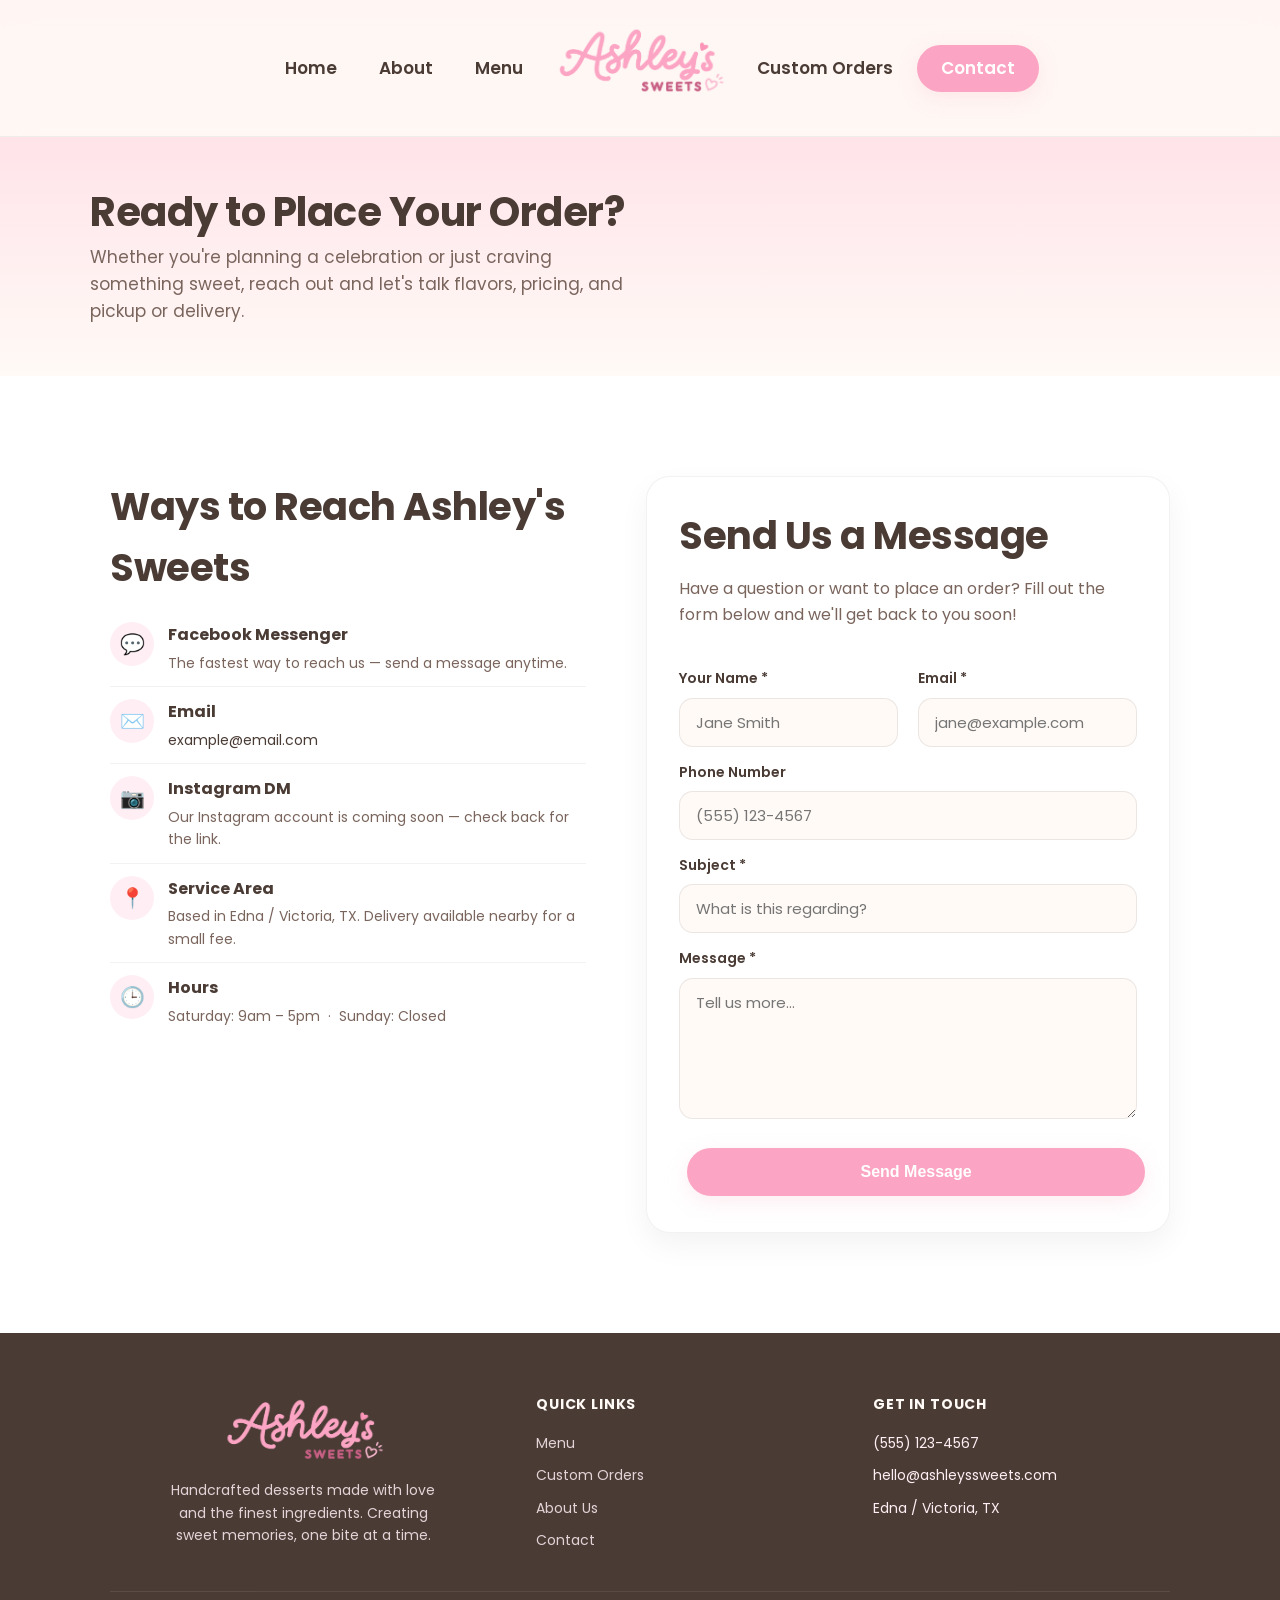
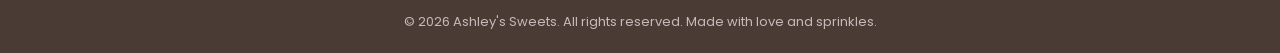
==== contact.html @ ec1ab7b2 "Add files via upload" ====
<!DOCTYPE html>
<html lang="en">
<head>
  <meta charset="UTF-8">
  <meta name="viewport" content="width=device-width, initial-scale=1.0">
  <title>Contact — Ashley’s Sweets</title>
  <link rel="icon" type="image/png" href="images/favicon.png">

  <meta property="og:title" content="Contact — Ashley's Sweets">
  <meta property="og:description" content="Get in touch with Ashley's Sweets for orders, questions, or custom requests in Edna & Victoria, Texas.">
  <meta property="og:image" content="images/socialshare.jpg">
  <meta property="og:url" content="https://ashleyssweets.com/contact.html">
  <meta property="og:type" content="website">

  <meta name="twitter:card" content="summary_large_image">
  <meta name="twitter:title" content="Contact — Ashley's Sweets">
  <meta name="twitter:description" content="Get in touch with Ashley's Sweets for orders, questions, or custom requests in Edna & Victoria, Texas.">
  <meta name="twitter:image" content="images/socialshare.jpg">

  <link rel="stylesheet" href="css/style.css">
</head>

<body>

  <!-- nav -->
  <header class="nav" id="siteNav">
    <div class="nav-inner">

      <nav class="nav-links nav-links--left">
        <a href="index.html#home">Home</a>
        <a href="index.html#about">About</a>
        <a href="menu.html">Menu</a>
      </nav>

      <div class="logo">
        <a href="index.html"><img src="images/logo.png" alt="Ashley's Sweets"></a>
      </div>

      <nav class="nav-links nav-links--right">
        <a href="custom-orders.html">Custom Orders</a>
        <a href="contact.html" class="nav-cta">Contact</a>
      </nav>

      <button class="nav-toggle" id="navToggle" aria-label="Toggle navigation menu" aria-expanded="false">
        <span></span>
        <span></span>
        <span></span>
      </button>

      <nav class="nav-links-mobile" id="navLinksMobile">
        <a href="index.html#home">Home</a>
        <a href="index.html#about">About</a>
        <a href="menu.html">Menu</a>
        <a href="custom-orders.html">Custom Orders</a>
        <a href="contact.html" class="nav-cta">Contact</a>
      </nav>

    </div>
  </header>


  <!-- page hero (small) -->
  <section class="page-hero page-hero--small">
    <div class="section-inner">
      <h1 class="page-title">Ready to Place Your Order?</h1>
      <p class="page-subtitle">
        Whether you're planning a celebration or just craving something sweet, reach out and let's talk flavors, pricing, and pickup or delivery.
      </p>
    </div>
  </section>


  <!-- contact info + form -->
  <section class="contact-info-section">
    <div class="section-inner">

      <div class="contact-split">

        <div class="contact-split-info">

          <h2>Ways to Reach Ashley's Sweets</h2>

          <div class="contact-method">
            <div class="contact-icon">💬</div>
            <div>
              <h3>Facebook Messenger</h3>
              <p>The fastest way to reach us — send a message anytime.</p>
            </div>
          </div>

          <div class="contact-method">
            <div class="contact-icon">✉️</div>
            <div>
              <h3>Email</h3>
              <p><a href="mailto:example@email.com">example@email.com</a></p>
            </div>
          </div>

          <div class="contact-method">
            <div class="contact-icon">📷</div>
            <div>
              <h3>Instagram DM</h3>
              <p>Our Instagram account is coming soon — check back for the link.</p>
            </div>
          </div>

          <div class="contact-method">
            <div class="contact-icon">📍</div>
            <div>
              <h3>Service Area</h3>
              <p>Based in Edna / Victoria, TX. Delivery available nearby for a small fee.</p>
            </div>
          </div>

          <div class="contact-method">
            <div class="contact-icon">🕒</div>
            <div>
              <h3>Hours</h3>
              <p>Saturday: 9am – 5pm &nbsp;·&nbsp; Sunday: Closed</p>
            </div>
          </div>

        </div>

        <div class="contact-split-form">

          <div class="site-form">
            <h2>Send Us a Message</h2>
            <p class="section-sub">Have a question or want to place an order? Fill out the form below and we'll get back to you soon!</p>

            <form>

              <div class="form-grid">
                <div class="form-row">
                  <label for="c-name">Your Name *</label>
                  <input type="text" id="c-name" name="name" placeholder="Jane Smith" required>
                </div>

                <div class="form-row">
                  <label for="c-email">Email *</label>
                  <input type="email" id="c-email" name="email" placeholder="jane@example.com" required>
                </div>
              </div>

              <div class="form-row">
                <label for="c-phone">Phone Number</label>
                <input type="tel" id="c-phone" name="phone" placeholder="(555) 123-4567">
              </div>

              <div class="form-row">
                <label for="c-subject">Subject *</label>
                <input type="text" id="c-subject" name="subject" placeholder="What is this regarding?" required>
              </div>

              <div class="form-row">
                <label for="c-message">Message *</label>
                <textarea id="c-message" name="message" rows="5" placeholder="Tell us more..." required></textarea>
              </div>

              <button type="submit" class="btn form-submit">Send Message</button>

            </form>
          </div>

        </div>

      </div>

    </div>
  </section>


  <!-- footer -->
  <footer class="footer">
  <div class="footer-inner">
    <div class="footer-grid">

      <div class="footer-brand">
        <a href="index.html" class="logo">
          <img src="images/logo.png" alt="Ashley's Sweets">
        </a>
        <p>Handcrafted desserts made with love and the finest ingredients. Creating sweet memories, one bite at a time.</p>
      </div>

      <div class="footer-links-col">
        <h4>Quick Links</h4>
        <ul class="footer-links">
          <li><a href="menu.html">Menu</a></li>
          <li><a href="custom-orders.html">Custom Orders</a></li>
          <li><a href="index.html#about">About Us</a></li>
          <li><a href="contact.html">Contact</a></li>
        </ul>
      </div>

      <div class="footer-links-col">
        <h4>Get in Touch</h4>
        <ul class="footer-links">
          <li>(555) 123-4567</li>
          <li>hello@ashleyssweets.com</li>
          <li>Edna / Victoria, TX</li>
        </ul>
      </div>

    </div>

    <div class="footer-bottom">
      © 2026 Ashley's Sweets. All rights reserved. Made with love and sprinkles.
    </div>
  </div>
</footer>

  <script>
    const nav = document.getElementById('siteNav');
    function updateNav() {
      if (window.scrollY > 60) {
        nav.classList.add('nav--scrolled');
      } else {
        nav.classList.remove('nav--scrolled');
      }
    }
    window.addEventListener('scroll', updateNav);
    updateNav();

    const navToggle = document.getElementById('navToggle');
    const navLinksMobile = document.getElementById('navLinksMobile');
    navToggle.addEventListener('click', () => {
      const isOpen = nav.classList.toggle('nav-open');
      navToggle.classList.toggle('is-open', isOpen);
      navToggle.setAttribute('aria-expanded', isOpen);
    });
    navLinksMobile.querySelectorAll('a').forEach(link => {
      link.addEventListener('click', () => {
        nav.classList.remove('nav-open');
        navToggle.classList.remove('is-open');
        navToggle.setAttribute('aria-expanded', 'false');
      });
    });
  </script>

</body>
</html>
---- css/style.css ----
/* -------------------- ashleys sweets site - main stylesheet -------------------- */


/* ----------------------- fonts ----------------------- */
@import url('https://fonts.googleapis.com/css2?family=Poppins:wght@400;500;600;700&display=swap');


/* -------------------------- colors - dont touch unless u have to lol -------------------------- */

:root {
  /* pastel milky pinks, softer than before */
  --cream: #fffaf6;
  --blush: #ffeef3;
  --pastel-pink: #ffd6e2;
  --rose: #fca4c3;
  --rose-deep: #e893ab;

  --cocoa: #4a3b35;
  --soft-cocoa: #7a655d;
  --white: #ffffff;

  --shadow: 0 12px 30px rgba(0, 0, 0, 0.05);
  --shadow-soft: 0 6px 20px rgba(246, 184, 201, 0.25);
  --soft-border: 1px solid rgba(0,0,0,0.05);

  --nav-height: 110px;
  --nav-height-scrolled: 68px;
}


/* ----------------------------- reset stuff ----------------------------- */

* {
  margin: 0;
  padding: 0;
  box-sizing: border-box;
}

html {
  scroll-behavior: smooth;
}

body {
  background: var(--cream);
  color: var(--cocoa);
  font-family: "Poppins", -apple-system, BlinkMacSystemFont, "Segoe UI", Roboto, "Helvetica Neue", Arial, sans-serif;
  line-height: 1.6;
  -webkit-font-smoothing: antialiased;
}


/* -------------------------------- text/fonts styling -------------------------------- */

h1, h2 {
  font-family: "Poppins", -apple-system, BlinkMacSystemFont, "Segoe UI", Roboto, "Helvetica Neue", Arial, sans-serif;
  font-weight: 700;
  letter-spacing: -0.5px;
  color: var(--cocoa);
}

h1 {
  font-size: clamp(40px, 5vw, 64px);
  line-height: 1.1;
}

h2 {
  font-size: clamp(28px, 3vw, 40px);
  margin-bottom: 20px;
  text-align: center;
}

p {
  font-size: 16px;
  color: var(--soft-cocoa);
  max-width: 60ch;
}

.section-inner > p,
.custom p,
.contact p {
  margin-left: auto;
  margin-right: auto;
  text-align: center;
}


/* -------------------- layout -------------------- */

.section-inner {
  max-width: 1100px;
  margin: 0 auto;
  padding: 100px 20px;
}


/* ----------------------- nav bar -----------------------
   shrinks down + turns into a compact bar once u scroll */

.nav {
  position: fixed;
  top: 0;
  width: 100%;
  background: rgba(255, 250, 246, 0.9);
  backdrop-filter: blur(14px);
  z-index: 1000;
  border-bottom: var(--soft-border);
  transition: all 0.35s ease;
}

.nav-inner {
  max-width: 1200px;
  margin: 0 auto;
  padding: 22px 30px;
  display: grid;
  grid-template-columns: 1fr auto 1fr;
  align-items: center;
  column-gap: 12px;
  transition: all 0.35s ease;
  position: relative;
}

.nav-links {
  display: flex;
  align-items: center;
  gap: 6px;
}

.nav-links--left {
  justify-self: end;
}

.nav-links--right {
  justify-self: start;
}

.nav-links a {
  margin-left: 0;
  padding: 8px 18px;
  text-decoration: none;
  color: var(--cocoa);
  font-size: 17px;
  font-weight: 600;
  border-radius: 999px;
  transition: 0.25s ease;
  white-space: nowrap;
}

.nav-links a:hover {
  background: none;
  color: #c86084;
}

/* logo goes in the middle */
.logo {
  justify-self: center;
  display: flex;
  align-items: center;
  justify-content: center;
}

.logo a {
  display: block;
  font-family: "Fraunces", serif;
  font-weight: 600;
  font-size: 34px;
  letter-spacing: 0.5px;
  color: var(--rose-deep);
  text-decoration: none;
  transition: font-size 0.35s ease;
}

/* sizes the img logo to match the old text logo */
.logo img {
  height: 76px;
  width: auto;
  transition: height 0.35s ease;
}

.nav-cta {
  padding: 10px 24px !important;
  font-size: 17px;
  background: var(--rose);
  color: white !important;
  box-shadow: var(--shadow-soft);
}

.nav-cta:hover {
  background: var(--rose-deep) !important;
  color: white !important;
}

/* scrolled state - JS adds .nav--scrolled class */
.nav.nav--scrolled .nav-inner {
  padding: 10px 30px;
}

.nav.nav--scrolled .logo a {
  font-size: 20px;
}

.nav.nav--scrolled .logo img {
  height: 42px;
}

.nav.nav--scrolled {
  box-shadow: var(--shadow);
}

/* -------------------------- mobile nav (hamburger menu) -------------------------- */

.nav-toggle {
  display: none;
  flex-direction: column;
  justify-content: center;
  gap: 5px;
  width: 40px;
  height: 40px;
  background: none;
  border: none;
  cursor: pointer;
  justify-self: end;
}

.nav-toggle span {
  display: block;
  width: 26px;
  height: 3px;
  background: var(--cocoa);
  border-radius: 2px;
  transition: 0.3s ease;
}

.nav-toggle.is-open span:nth-child(1) {
  transform: translateY(8px) rotate(45deg);
}

.nav-toggle.is-open span:nth-child(2) {
  opacity: 0;
}

.nav-toggle.is-open span:nth-child(3) {
  transform: translateY(-8px) rotate(-45deg);
}

.nav-links-mobile {
  display: none;
}

@media (max-width: 900px) {
  .nav-inner {
    grid-template-columns: auto 1fr auto;
  }

  .nav-links--left,
  .nav-links--right {
    display: none;
  }

  .nav-toggle {
    display: flex;
    justify-self: end;
  }

  .logo {
    justify-self: start;
  }

  /* mobile dropdown - JS toggles .nav-open */
  .nav-links-mobile {
    display: none;
    flex-direction: column;
    align-items: stretch;
    gap: 0;
    position: absolute;
    top: 100%;
    right: 20px;
    width: 220px;
    padding: 8px;
    background: var(--cream);
    border: var(--soft-border);
    border-radius: 16px;
    box-shadow: var(--shadow);
  }

  .nav.nav-open .nav-links-mobile {
    display: flex;
  }

  .nav-links-mobile a {
    padding: 12px 14px;
    text-align: center;
    border-bottom: var(--soft-border);
    color: var(--cocoa);
    text-decoration: none;
    font-weight: 600;
    font-size: 16px;
    border-radius: 10px;
  }

  .nav-links-mobile a:last-child {
    border-bottom: none;
  }

  .nav-links-mobile .nav-cta {
    margin-top: 6px;
    background: var(--rose);
    color: white !important;
    border-radius: 999px;
  }
}


/* ----------------------------- hero section ----------------------------- */

.hero {
  min-height: 92vh;
  display: flex;
  align-items: center;
  justify-content: center;
  text-align: center;

  background:
    linear-gradient(
      to bottom,
      rgba(230, 100, 140, 0.45),
      rgba(74, 59, 53, 0.55)
    ),
    url("../images/hero.jpg") center center / cover no-repeat;

  padding-top: 110px;
}

.hero-inner {
  max-width: 700px;
  padding: 0 20px;
}

.hero h1 {
  text-align: center;
  color: var(--white);
  text-shadow: 2px 3px 8px rgba(0, 0, 0, 0.35);
}

.hero p {
  margin: 20px auto 0;
  font-size: 18px;
  text-align: center;
  color: var(--white);
  text-shadow: 1px 2px 5px rgba(0, 0, 0, 0.35);
}


/* -------------------------------- buttons -------------------------------- */

.btn {
  display: inline-block;
  padding: 13px 26px;
  background: var(--rose);
  color: white;
  text-decoration: none;
  border-radius: 999px;
  font-size: 14px;
  font-weight: 600;
  margin: 8px;
  transition: 0.25s ease;
  box-shadow: var(--shadow-soft);
}

.btn:hover {
  transform: translateY(-2px);
  background: var(--rose-deep);
}

.btn-outline {
  background: var(--white);
  border: 1.5px solid var(--white);
  color: var(--rose-deep);
  box-shadow: var(--shadow-soft);
}

.btn-outline:hover {
  background: var(--blush);
}

.btn-outline-dark {
  background: transparent;
  border: 1.5px solid var(--rose);
  color: var(--rose-deep);
  box-shadow: none;
}

.btn-outline-dark:hover {
  background: var(--blush);
}


/* -------------------- featured treats grid -------------------- */

.featured .grid {
  display: grid;
  grid-template-columns: repeat(auto-fit, minmax(190px, 1fr));
  gap: 22px;
}

.card {
  background: var(--white);
  padding: 42px 20px;
  border-radius: 22px;
  text-align: center;
  border: var(--soft-border);
  box-shadow: var(--shadow);
  transition: 0.25s ease;
  font-weight: 600;
  color: var(--rose-deep);
  display: flex;
  align-items: center;
  justify-content: center;
}

.card:hover {
  transform: translateY(-4px);
  box-shadow: var(--shadow-soft);
}


/* ----------------------- menu grid on home pg ----------------------- */

.menu-grid {
  display: grid;
  grid-template-columns: repeat(auto-fit, minmax(240px, 1fr));
  gap: 16px;
}

.menu-item {
  background: var(--white);
  padding: 26px;
  border-radius: 18px;
  border: var(--soft-border);
  text-align: center;
  transition: 0.25s ease;
  font-weight: 600;
  display: flex;
  align-items: center;
  justify-content: center;
  min-height: 90px;
}

.menu-item:hover {
  color: #c86084;
}


/* -------------------------- ready to order cta - home page -------------------------- */

.cta-order {
  background: linear-gradient(to bottom, var(--blush), var(--cream));
  text-align: center;
}

.cta-order .section-inner > p {
  margin-top: -10px;
}


/* ----------------------------- menu page ----------------------------- */

.menu-page {
  background: linear-gradient(to bottom, var(--blush), var(--cream));
}

.menu-category {
  display: grid;
  grid-template-columns: 280px 1fr;
  gap: 40px;
  align-items: start;
  margin-bottom: 60px;
}

.menu-category:last-child {
  margin-bottom: 0;
}

.menu-category-photo {
  aspect-ratio: 4 / 3;
  border-radius: 20px;
  background: linear-gradient(135deg, var(--pastel-pink), var(--cream));
  box-shadow: var(--shadow);
  display: flex;
  align-items: center;
  justify-content: center;
  color: var(--soft-cocoa);
  font-weight: 600;
  font-size: 14px;
  text-align: center;
  padding: 20px;
}

.menu-category-content h3 {
  font-size: 22px;
  color: var(--rose-deep);
  margin-bottom: 6px;
  text-align: left;
}

.menu-category-note {
  font-size: 14px;
  text-align: left;
  margin: 0 0 18px;
  max-width: none;
}

.menu-items-list {
  display: flex;
  flex-direction: column;
  gap: 0;
}

.menu-line-item {
  display: flex;
  justify-content: space-between;
  align-items: baseline;
  gap: 16px;
  padding: 14px 0;
  border-bottom: var(--soft-border);
}

.menu-line-item:last-child {
  border-bottom: none;
}

.menu-line-item .item-name {
  font-weight: 600;
  color: var(--cocoa);
}

.menu-line-item .item-price {
  font-weight: 600;
  color: var(--rose-deep);
  white-space: nowrap;
}

.menu-note {
  text-align: center;
  max-width: 640px;
  margin: 0 auto;
}

@media (max-width: 768px) {
  .menu-category {
    grid-template-columns: 1fr;
    gap: 20px;
    margin-bottom: 44px;
  }

  .menu-category-photo {
    aspect-ratio: 16 / 9;
  }

  .menu-category-content h3,
  .menu-category-note {
    text-align: center;
  }

  .menu-line-item .item-name {
    text-align: left;
  }
}


/* -------------------------------- about section -------------------------------- */

.split {
  display: grid;
  grid-template-columns: 1fr 1fr;
  gap: 60px;
  align-items: center;
}

.about-text h2,
.about-text p {
  text-align: left;
  margin-left: 0;
}

.about-image {
  height: 360px;
  border-radius: 24px;
  background: linear-gradient(135deg, var(--pastel-pink), var(--cream));
  box-shadow: var(--shadow);
}


/* -------------------- custom orders & contact pages -------------------- */

.custom, .contact {
  background: linear-gradient(to bottom, var(--blush), var(--cream));
  text-align: center;
}


/* ----------------------- footer ----------------------- */

.footer {
  background: var(--cocoa);
  color: var(--blush);
  padding-top: 60px;
}

.footer-inner {
  max-width: 1100px;
  margin: 0 auto;
  padding: 0 20px;
}

.footer-grid {
  display: grid;
  grid-template-columns: 1.3fr 1fr 1fr;
  gap: 40px;
  padding-bottom: 40px;
  text-align: left;
}

.footer-brand .logo img {
  height: 72px;
  margin-bottom: 14px;
}

.footer-brand .logo {
  display: flex;
  justify-content: center;
}

.footer-brand p {
  text-align: center;
  margin-left: auto;
  margin-right: auto;
}

.footer-brand p {
  color: var(--blush);
  opacity: 0.85;
  font-size: 14px;
  max-width: 280px;
}

.footer-links-col h4 {
  color: var(--cream);
  font-size: 14px;
  letter-spacing: 0.06em;
  text-transform: uppercase;
  margin-bottom: 16px;
}

.footer-links {
  list-style: none;
  margin: 0;
  padding: 0;
  display: flex;
  flex-direction: column;
  gap: 10px;
  font-size: 14px;
}

.footer-links a {
  color: var(--blush);
  opacity: 0.85;
  text-decoration: none;
  transition: opacity 0.15s ease;
}

.footer-links a:hover {
  opacity: 1;
  color: var(--rose);
}

.footer-bottom {
  border-top: 1px solid rgba(255, 255, 255, 0.12);
  padding: 20px 0;
  text-align: center;
  font-size: 13px;
  opacity: 0.7;
}

@media (max-width: 768px) {
  .footer-grid {
    grid-template-columns: 1fr;
  }
}


/* -------------------------- hover / lil animations -------------------------- */

a, button {
  transition: all 0.2s ease;
}


/* ----------------------------- small hero for custom orders/contact pg ----------------------------- */

.page-hero {
  padding: 160px 20px 60px;
  text-align: center;
  background: linear-gradient(to bottom, var(--pastel-pink), var(--cream));
}

.page-hero--small {
  padding: 190px 20px 50px;
  text-align: left;
}

.page-hero--small .section-inner {
  padding: 0;
}

.page-hero--small .page-title {
  text-align: left;
  font-size: clamp(28px, 4vw, 40px);
  margin-bottom: 10px;
}

.page-hero--small .page-subtitle {
  text-align: left;
  margin: 0;
  max-width: 560px;
}

.eyebrow {
  display: inline-flex;
  align-items: center;
  gap: 8px;
  font-weight: 700;
  letter-spacing: 0.12em;
  text-transform: uppercase;
  font-size: 13px;
  color: var(--rose-deep);
  margin-bottom: 10px;
}

.eyebrow::before {
  content: "";
  width: 16px;
  height: 2px;
  background: var(--rose);
  border-radius: 2px;
}

.page-title {
  text-align: center;
}

.page-subtitle {
  max-width: 600px;
  margin: 16px auto 0;
  text-align: center;
  font-size: 17px;
}

.section-inner.narrow {
  max-width: 700px;
}

.section-sub {
  text-align: center;
  max-width: 560px;
  margin: -10px auto 40px;
}


/* -------------------------------- how it works section -------------------------------- */

.how-it-works {
  background: var(--white);
}


/* -------------------- info cards + photo placeholder -------------------- */

.info-card {
  background: var(--white);
  border-radius: 20px;
  padding: 18px 22px;
  border: var(--soft-border);
  box-shadow: var(--shadow);
  text-align: left;
}

.info-card h3 {
  font-size: 17px;
  color: var(--rose-deep);
  margin-bottom: 8px;
}

.info-card p {
  font-size: 14.5px;
  margin: 0 0 6px;
  text-align: left;
  max-width: none;
  line-height: 1.5;
}

.info-card p:last-child {
  margin-bottom: 0;
}

.photo-placeholder {
  aspect-ratio: 16 / 9;
  border-radius: 20px;
  background: linear-gradient(135deg, var(--pastel-pink), var(--cream));
  box-shadow: var(--shadow);
  display: flex;
  align-items: center;
  justify-content: center;
  color: var(--soft-cocoa);
  font-weight: 600;
  font-size: 14px;
}


/* ----------------------- forms ----------------------- */

.order-form-section,
.message-form-section {
  background: linear-gradient(to bottom, var(--blush), var(--cream));
}

.site-form {
  background: var(--white);
  border-radius: 24px;
  padding: 28px 32px;
  box-shadow: var(--shadow);
  border: var(--soft-border);
}

.form-grid {
  display: grid;
  grid-template-columns: 1fr 1fr;
  gap: 20px;
}

.form-row {
  margin-bottom: 14px;
  text-align: left;
}

.form-row label {
  display: block;
  font-weight: 600;
  font-size: 14px;
  margin-bottom: 8px;
  color: var(--cocoa);
}

.form-row input,
.form-row textarea {
  width: 100%;
  padding: 12px 16px;
  border: 1.5px solid rgba(0, 0, 0, 0.08);
  border-radius: 14px;
  font-family: inherit;
  font-size: 15px;
  color: var(--cocoa);
  background: var(--cream);
  resize: vertical;
}

.form-row input:focus,
.form-row textarea:focus {
  outline: none;
  border-color: var(--rose);
}

.form-submit {
  width: 100%;
  border: none;
  cursor: pointer;
  font-size: 16px;
  padding: 15px 26px;
}

.form-fineprint {
  font-size: 12px;
  text-align: center;
  margin: 16px auto 0;
  max-width: 100%;
}


/* -------------------------- important info box -------------------------- */

.important-info {
  background: var(--white);
  text-align: center;
}

.info-list {
  list-style: none;
  max-width: 600px;
  margin: 0 auto;
  text-align: left;
}

.info-list li {
  color: var(--soft-cocoa);
  padding: 10px 0 10px 26px;
  position: relative;
  border-bottom: var(--soft-border);
}

.info-list li::before {
  content: "•";
  color: var(--rose-deep);
  position: absolute;
  left: 6px;
  font-size: 18px;
}

/* ----------------------------- contact methods ----------------------------- */

.contact-split-info h2 {
  text-align: left;
  margin-bottom: 24px;
}

.contact-method {
  display: flex;
  align-items: flex-start;
  gap: 14px;
  padding: 12px 0;
  border-bottom: var(--soft-border);
  text-align: left;
}

.contact-method:first-of-type {
  padding-top: 0;
}

.contact-method:last-child {
  border-bottom: none;
}

.contact-icon {
  width: 44px;
  height: 44px;
  border-radius: 50%;
  background: var(--blush);
  display: flex;
  align-items: center;
  justify-content: center;
  flex-shrink: 0;
  font-size: 20px;
}

.contact-method h3 {
  font-size: 16px;
  margin-bottom: 4px;
  color: var(--cocoa);
}

.contact-method p {
  font-size: 14px;
  margin: 0;
  text-align: left;
  max-width: none;
}

.contact-method a {
  color: var(--cocoa);
  text-decoration: none;
}

@media (max-width: 900px) {
  .contact-split-info h2 {
    text-align: center;
  }

  .contact-method {
    text-align: center;
  }
}


/* -------------------------------- contact pg layout -------------------------------- */

.contact-split {
  display: grid;
  grid-template-columns: 1fr 1.1fr;
  gap: 60px;
  align-items: start;
  text-align: left;
}

.contact-split-info .contact-cards {
  grid-template-columns: repeat(2, 1fr);
  margin-bottom: 40px;
}

.contact-split-info .follow-us {
  text-align: left;
}

.contact-split-info .follow-us .social-links {
  justify-content: flex-start;
}

.contact-split-form h2,
.contact-split-form .section-sub {
  text-align: left;
  margin-left: 0;
}

.contact-split-form .section-sub {
  margin-top: -10px;
}

@media (max-width: 900px) {
  .contact-split {
    grid-template-columns: 1fr;
    gap: 40px;
  }

  .contact-split-info .contact-cards {
    grid-template-columns: repeat(2, 1fr);
  }

  .contact-split-info .follow-us,
  .contact-split-info .follow-us .social-links,
  .contact-split-form h2,
  .contact-split-form .section-sub {
    text-align: center;
    justify-content: center;
  }
}


/* -------------------- custom orders layout -------------------- */

.custom-split {
  display: grid;
  grid-template-columns: 1.1fr 1fr;
  gap: 60px;
  align-items: start;
  text-align: left;
}

.custom-split-form h2,
.custom-split-form .section-sub {
  text-align: left;
  margin-left: 0;
}

.custom-split-info {
  display: flex;
  flex-direction: column;
  gap: 16px;
}

.custom-split-info .have-questions {
  text-align: left;
  margin-top: 0;
}

.custom-split-info .have-questions p {
  text-align: left;
  margin: 0 0 12px;
}

@media (max-width: 900px) {
  .custom-split {
    grid-template-columns: 1fr;
    gap: 50px;
  }

  .custom-split-form h2,
  .custom-split-form .section-sub {
    text-align: center;
  }

  .custom-split-info .have-questions,
  .custom-split-info .have-questions p {
    text-align: center;
  }
}


/* ----------------------- contact info cards ----------------------- */

.contact-info-section {
  background: var(--white);
}

.contact-cards {
  display: grid;
  grid-template-columns: repeat(auto-fit, minmax(200px, 1fr));
  gap: 20px;
  margin-bottom: 50px;
}

.contact-card {
  background: var(--cream);
  border-radius: 20px;
  padding: 30px 20px;
  text-align: center;
  border: var(--soft-border);
}

.contact-card h3 {
  font-size: 16px;
  color: var(--rose-deep);
  margin-bottom: 10px;
}

.contact-card p {
  margin: 0 auto;
  font-size: 15px;
}

.contact-card a {
  color: var(--cocoa);
  text-decoration: none;
}

.contact-sub {
  font-size: 13px !important;
  color: var(--soft-cocoa);
  margin-top: 4px !important;
}

.follow-us {
  text-align: center;
}

.follow-us h3 {
  font-size: 18px;
  margin-bottom: 14px;
  color: var(--cocoa);
}

.social-links {
  display: flex;
  justify-content: center;
  gap: 14px;
  flex-wrap: wrap;
}

.social-links a {
  padding: 10px 22px;
  background: var(--blush);
  color: var(--rose-deep);
  text-decoration: none;
  border-radius: 999px;
  font-weight: 600;
  font-size: 14px;
}

.social-links a:hover {
  background: var(--rose);
  color: var(--white);
}


/* -------------------------- responsive/media queries -------------------------- */

@media (max-width: 768px) {
  .split {
    grid-template-columns: 1fr;
  }

  h1 {
    font-size: 38px;
  }

  .hero {
    padding-top: 100px;
  }

  .form-grid {
    grid-template-columns: 1fr;
  }

  .site-form {
    padding: 28px 22px;
  }

  .section-inner {
    padding: 60px 20px;
  }

  .contact-cards {
    grid-template-columns: 1fr;
  }

  .featured .grid,
  .menu-grid {
    grid-template-columns: repeat(2, 1fr);
    gap: 14px;
  }

  .card {
    padding: 26px 12px;
    font-size: 14px;
    min-height: 100px;
  }

  .menu-item {
    padding: 18px 10px;
    font-size: 14px;
  }

  .footer-grid {
    grid-template-columns: 1fr;
    text-align: center;
  }

  .footer-links {
    align-items: center;
  }

  .footer-brand {
    display: flex;
    flex-direction: column;
    align-items: center;
  }
}

@media (max-width: 480px) {
  .page-hero--small {
    padding: 150px 16px 40px;
  }

  .contact-split-form .site-form,
  .custom-split-form .site-form {
    padding: 24px 18px;
  }

  h1 {
    font-size: 32px;
  }
}
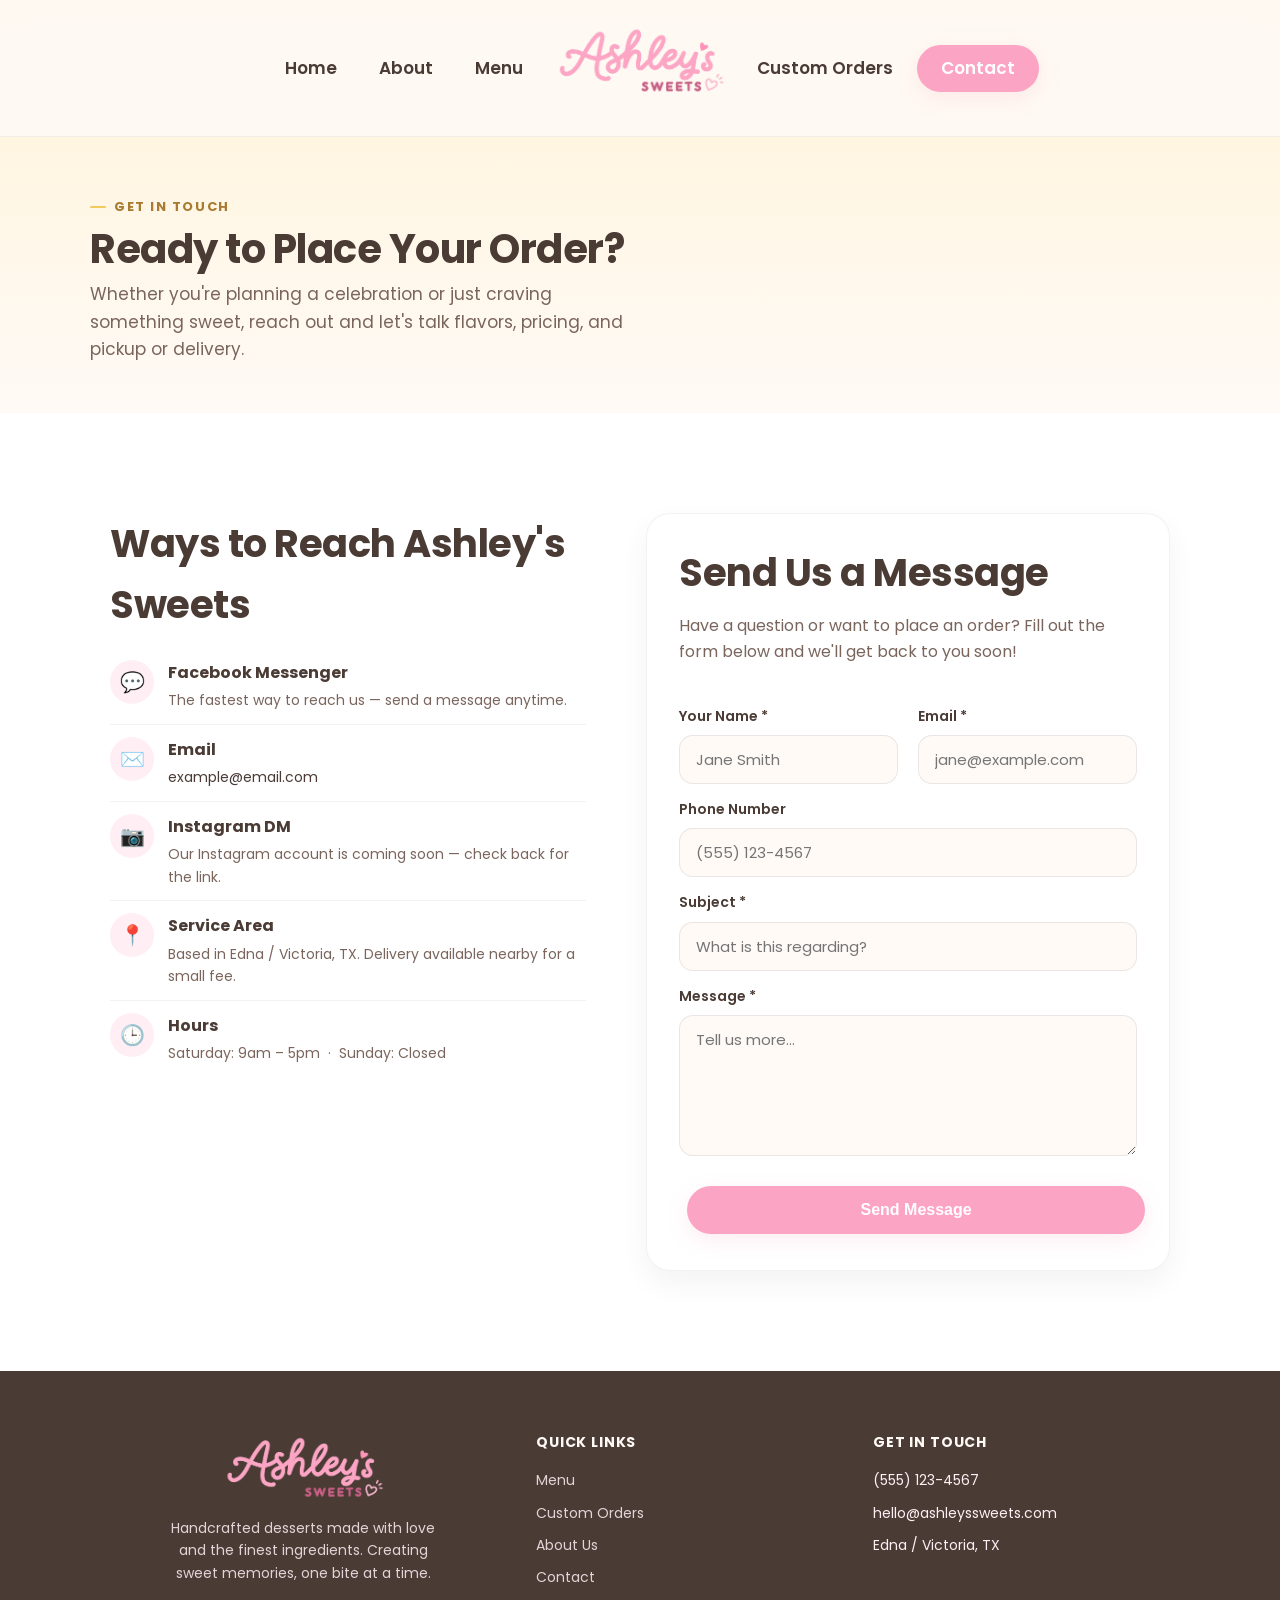
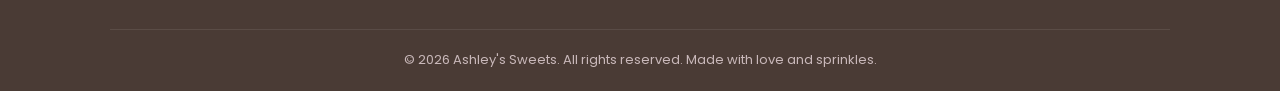
==== commit c8359cba: "Add files via upload" ====
--- a/contact.html
+++ b/contact.html
@@ -33,7 +33,7 @@
       </nav>
 
       <div class="logo">
-        <a href="index.html"><img src="images/logo.png" alt="Ashley's Sweets"></a>
+        <a href="index.html"><img src="images/logo.webp" alt="Ashley's Sweets"></a>
       </div>
 
       <nav class="nav-links nav-links--right">
@@ -62,6 +62,7 @@
   <!-- page hero (small) -->
   <section class="page-hero page-hero--small">
     <div class="section-inner">
+      <div class="eyebrow eyebrow--gold">Get In Touch</div>
       <h1 class="page-title">Ready to Place Your Order?</h1>
       <p class="page-subtitle">
         Whether you're planning a celebration or just craving something sweet, reach out and let's talk flavors, pricing, and pickup or delivery.
@@ -177,7 +178,7 @@
 
       <div class="footer-brand">
         <a href="index.html" class="logo">
-          <img src="images/logo.png" alt="Ashley's Sweets">
+          <img src="images/logo.webp" alt="Ashley's Sweets">
         </a>
         <p>Handcrafted desserts made with love and the finest ingredients. Creating sweet memories, one bite at a time.</p>
       </div>
--- a/css/style.css
+++ b/css/style.css
@@ -2,7 +2,7 @@
 
 
 /* ----------------------- fonts ----------------------- */
-@import url('https://fonts.googleapis.com/css2?family=Poppins:wght@400;500;600;700&display=swap');
+@import url('https://fonts.googleapis.com/css2?family=Poppins:wght@400;500;600;700&family=Great+Vibes&display=swap');
 
 
 /* -------------------------- colors - dont touch unless u have to lol -------------------------- */
@@ -18,6 +18,11 @@
   --cocoa: #4a3b35;
   --soft-cocoa: #7a655d;
   --white: #ffffff;
+
+  /* buttery yellow accent - used for "shop by category" + doodles */
+  --butter: #fff3d6;
+  --butter-deep: #f4c95d;
+  --gold-text: #a97a2f;
 
   --shadow: 0 12px 30px rgba(0, 0, 0, 0.05);
   --shadow-soft: 0 6px 20px rgba(246, 184, 201, 0.25);
@@ -173,7 +178,14 @@
 .logo img {
   height: 76px;
   width: auto;
-  transition: height 0.35s ease;
+  transition: height 0.35s ease, transform 0.25s ease;
+}
+
+/* desktop-only lift on hover (skip touch devices so it doesn't stick after a tap) */
+@media (hover: hover) and (pointer: fine) {
+  .logo img:hover {
+    transform: translateY(-3px);
+  }
 }
 
 .nav-cta {
@@ -310,43 +322,158 @@
 }
 
 
-/* ----------------------------- hero section ----------------------------- */
+/* ----------------------------- marquee strip ----------------------------- */
+
+.marquee {
+  background: var(--cocoa);
+  color: var(--blush);
+  overflow: hidden;
+  white-space: nowrap;
+  margin-top: 138px;
+}
+
+.marquee-track {
+  display: inline-flex;
+  align-items: center;
+  gap: 40px;
+  padding: 10px 0;
+  animation: marquee-scroll 26s linear infinite;
+}
+
+.marquee-track span {
+  font-size: 12.5px;
+  font-weight: 700;
+  letter-spacing: 0.14em;
+  text-transform: uppercase;
+  color: var(--blush);
+  opacity: 0.9;
+}
+
+.marquee-track span.dot {
+  color: var(--rose);
+  opacity: 1;
+}
+
+@keyframes marquee-scroll {
+  from { transform: translateX(0); }
+  to { transform: translateX(-50%); }
+}
+
+@media (prefers-reduced-motion: reduce) {
+  .marquee-track { animation: none; }
+}
+
+
+/* ----------------------------- hero section (split, photo-led) ----------------------------- */
 
 .hero {
-  min-height: 92vh;
+  position: relative;
+  background: linear-gradient(180deg, var(--blush) 0%, var(--cream) 60%);
+  overflow: hidden;
+  padding: 60px 0 70px;
+}
+
+.hero-inner {
+  max-width: 1180px;
+  margin: 0 auto;
+  padding: 0 24px;
+  display: grid;
+  grid-template-columns: 1fr 1fr;
+  gap: 50px;
+  align-items: center;
+}
+
+.hero-copy {
+  text-align: left;
+  position: relative;
+  z-index: 2;
+}
+
+.hero-script {
+  display: block;
+  font-family: 'Great Vibes', cursive;
+  font-weight: 400;
+  font-size: clamp(36px, 4.2vw, 50px);
+  color: var(--rose-deep);
+  margin-bottom: 4px;
+}
+
+.hero h1 {
+  text-align: left;
+  color: var(--cocoa);
+  text-shadow: none;
+}
+
+.hero h1 .accent {
+  color: var(--rose-deep);
+}
+
+.hero p {
+  margin: 18px 0 28px;
+  text-align: left;
+  color: var(--soft-cocoa);
+  text-shadow: none;
+  max-width: 46ch;
+}
+
+.hero-buttons {
+  justify-content: flex-start;
+}
+
+.hero-photo {
+  position: relative;
   display: flex;
   align-items: center;
   justify-content: center;
-  text-align: center;
-
-  background:
-    linear-gradient(
-      to bottom,
-      rgba(230, 100, 140, 0.45),
-      rgba(74, 59, 53, 0.55)
-    ),
-    url("../images/hero.jpg") center center / cover no-repeat;
-
-  padding-top: 110px;
-}
-
-.hero-inner {
-  max-width: 700px;
-  padding: 0 20px;
-}
-
-.hero h1 {
-  text-align: center;
-  color: var(--white);
-  text-shadow: 2px 3px 8px rgba(0, 0, 0, 0.35);
-}
-
-.hero p {
-  margin: 20px auto 0;
-  font-size: 18px;
-  text-align: center;
-  color: var(--white);
-  text-shadow: 1px 2px 5px rgba(0, 0, 0, 0.35);
+}
+
+.hero-photo-main {
+  width: 100%;
+  max-width: 420px;
+  aspect-ratio: 4 / 5;
+  border-radius: 32px;
+  object-fit: cover;
+  box-shadow: var(--shadow-soft), 0 20px 45px rgba(0,0,0,0.1);
+  border: 6px solid var(--white);
+}
+
+.hero-photo-inset {
+  position: absolute;
+  bottom: -26px;
+  left: -18px;
+  width: 130px;
+  height: 130px;
+  border-radius: 50%;
+  object-fit: cover;
+  border: 6px solid var(--white);
+  box-shadow: var(--shadow);
+}
+
+@media (max-width: 900px) {
+  .hero-inner {
+    grid-template-columns: 1fr;
+    text-align: center;
+  }
+
+  .hero-copy,
+  .hero h1,
+  .hero p {
+    text-align: center;
+  }
+
+  .hero-buttons {
+    justify-content: center;
+  }
+
+  .hero-photo-main {
+    max-width: 320px;
+    margin: 0 auto;
+  }
+
+  .hero-photo-inset {
+    left: 50%;
+    transform: translateX(-120px);
+  }
 }
 
 
@@ -394,6 +521,69 @@
 }
 
 
+/* -------------------- shop by category (yellow section) -------------------- */
+
+.categories {
+  background: var(--butter);
+  position: relative;
+}
+
+.categories h2 {
+  color: var(--cocoa);
+}
+
+.categories .eyebrow {
+  display: flex;
+  justify-content: center;
+  color: var(--gold-text);
+}
+
+.categories .eyebrow::before {
+  background: var(--butter-deep);
+}
+
+.category-grid {
+  display: grid;
+  grid-template-columns: repeat(auto-fit, minmax(180px, 1fr));
+  gap: 22px;
+  margin-top: 34px;
+}
+
+.category-card {
+  background: var(--white);
+  border-radius: 22px;
+  padding: 16px 16px 20px;
+  text-align: center;
+  box-shadow: var(--shadow);
+  border: var(--soft-border);
+  text-decoration: none;
+  display: block;
+  transition: transform 0.25s ease, box-shadow 0.25s ease;
+}
+
+.category-card:hover {
+  transform: translateY(-5px);
+  box-shadow: var(--shadow-soft);
+}
+
+.category-card img {
+  width: 100%;
+  aspect-ratio: 1 / 1;
+  object-fit: cover;
+  border-radius: 16px;
+  margin-bottom: 14px;
+}
+
+.category-card span {
+  display: block;
+  font-weight: 700;
+  font-size: 13.5px;
+  letter-spacing: 0.05em;
+  text-transform: uppercase;
+  color: var(--gold-text);
+}
+
+
 /* -------------------- featured treats grid -------------------- */
 
 .featured .grid {
@@ -474,6 +664,7 @@
   gap: 40px;
   align-items: start;
   margin-bottom: 60px;
+  scroll-margin-top: 150px;
 }
 
 .menu-category:last-child {
@@ -493,6 +684,14 @@
   font-size: 14px;
   text-align: center;
   padding: 20px;
+  overflow: hidden;
+}
+
+.menu-category-photo img {
+  width: 100%;
+  height: 100%;
+  object-fit: cover;
+  border-radius: inherit;
 }
 
 .menu-category-content h3 {
@@ -582,11 +781,55 @@
   margin-left: 0;
 }
 
+.about-text p + p {
+  margin-top: 18px;
+}
+
 .about-image {
   height: 360px;
   border-radius: 24px;
   background: linear-gradient(135deg, var(--pastel-pink), var(--cream));
   box-shadow: var(--shadow);
+  overflow: hidden;
+}
+
+.about-image img {
+  width: 100%;
+  height: 100%;
+  object-fit: cover;
+  display: block;
+}
+
+
+/* -------------------- dessert gallery strip -------------------- */
+
+.gallery {
+  background: var(--white);
+}
+
+.gallery-grid {
+  display: grid;
+  grid-template-columns: repeat(4, 1fr);
+  gap: 16px;
+}
+
+.gallery-grid img {
+  width: 100%;
+  aspect-ratio: 1 / 1;
+  object-fit: cover;
+  border-radius: 18px;
+  box-shadow: var(--shadow);
+  transition: transform 0.25s ease;
+}
+
+.gallery-grid img:hover {
+  transform: scale(1.03);
+}
+
+@media (max-width: 768px) {
+  .gallery-grid {
+    grid-template-columns: repeat(2, 1fr);
+  }
 }
 
 
@@ -700,7 +943,7 @@
 .page-hero {
   padding: 160px 20px 60px;
   text-align: center;
-  background: linear-gradient(to bottom, var(--pastel-pink), var(--cream));
+  background: linear-gradient(to bottom, var(--butter), var(--cream));
 }
 
 .page-hero--small {
@@ -744,6 +987,14 @@
   border-radius: 2px;
 }
 
+.eyebrow--gold {
+  color: var(--gold-text);
+}
+
+.eyebrow--gold::before {
+  background: var(--butter-deep);
+}
+
 .page-title {
   text-align: center;
 }
@@ -813,6 +1064,13 @@
   color: var(--soft-cocoa);
   font-weight: 600;
   font-size: 14px;
+  overflow: hidden;
+}
+
+.photo-placeholder img {
+  width: 100%;
+  height: 100%;
+  object-fit: cover;
 }
 
 
@@ -972,10 +1230,6 @@
   .contact-split-info h2 {
     text-align: center;
   }
-
-  .contact-method {
-    text-align: center;
-  }
 }
 
 
@@ -1169,10 +1423,6 @@
     font-size: 38px;
   }
 
-  .hero {
-    padding-top: 100px;
-  }
-
   .form-grid {
     grid-template-columns: 1fr;
   }
